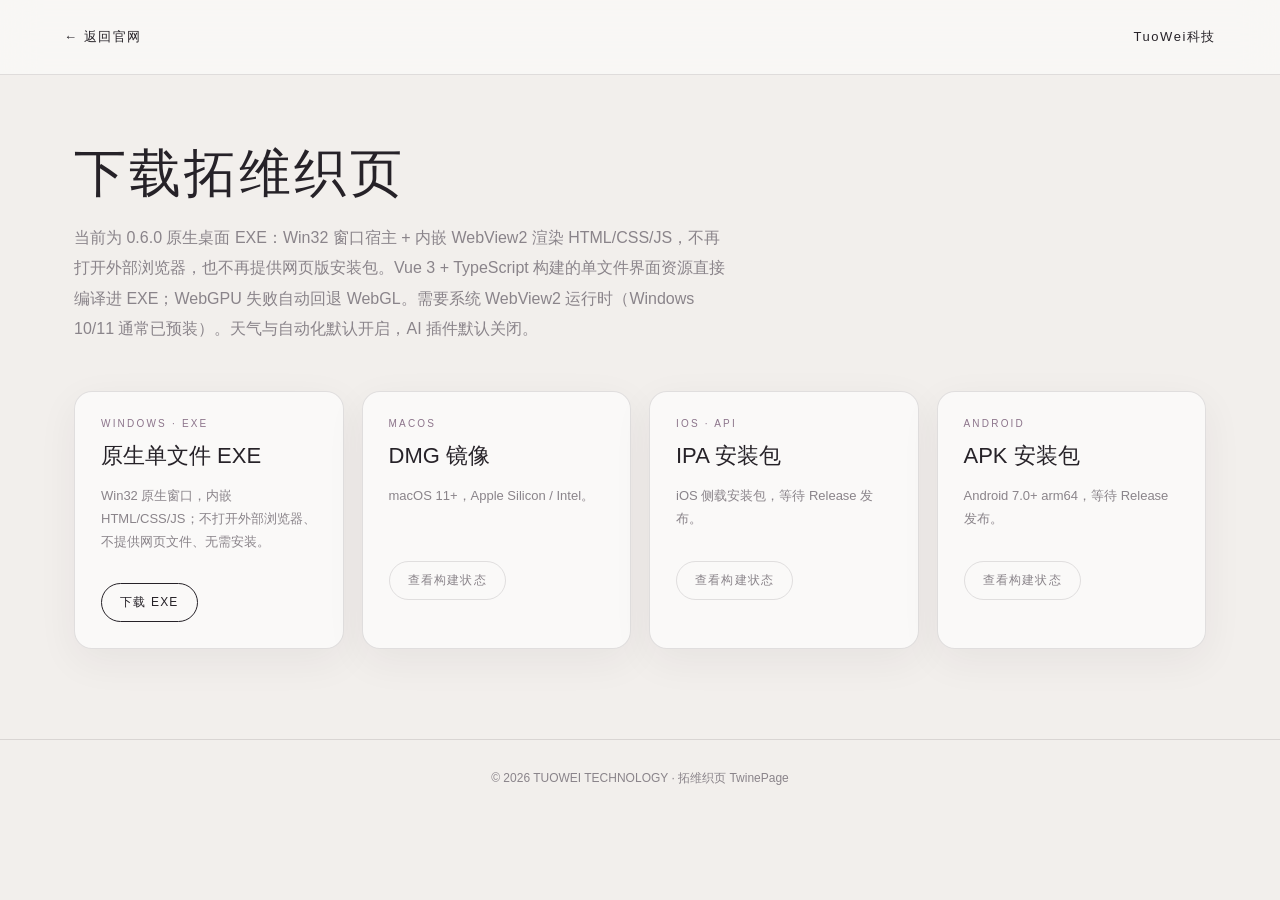
==== downloads/index.html @ ef4387b7 "feat: ship native single-file TwinePage EXE 0.6.0" ====
<!DOCTYPE html>
<html lang="zh-CN">
<head>
<meta charset="UTF-8" />
<meta name="viewport" content="width=device-width, initial-scale=1.0" />
<title>下载拓维织页 · TuoWei科技</title>
<style>
:root{--bg:#F2EFEC;--ink:#262228;--muted:#8A848A;--accent:#8C748B;--line:rgba(34,28,36,.12)}
*{box-sizing:border-box}
body{margin:0;font-family:'Inter','PingFang SC','Microsoft YaHei',sans-serif;background:var(--bg);color:var(--ink)}
header{padding:28px clamp(20px,5vw,80px);display:flex;align-items:center;justify-content:space-between;border-bottom:1px solid var(--line);background:rgba(250,248,246,.86);backdrop-filter:blur(18px)}
header a{color:var(--ink);text-decoration:none;font-size:13px;letter-spacing:.12em}
main{max-width:1180px;margin:0 auto;padding:64px 24px 90px}
h1{font-size:clamp(30px,5vw,52px);font-weight:400;letter-spacing:.06em;margin:0 0 14px}
p.lead{color:var(--muted);line-height:1.9;max-width:660px;margin:0 0 46px}
.grid{display:grid;grid-template-columns:repeat(auto-fit,minmax(250px,1fr));gap:18px}
.card{border:1px solid var(--line);border-radius:18px;padding:26px;background:rgba(255,255,255,.64);box-shadow:0 12px 40px rgba(52,40,56,.06)}
.card .tag{font-size:10px;letter-spacing:.22em;color:var(--accent)}
.card h2{font-size:22px;font-weight:500;margin:12px 0 10px}
.card p{font-size:13px;color:var(--muted);line-height:1.8;min-height:48px}
.btn{display:inline-flex;margin-top:16px;padding:10px 18px;border:1px solid var(--ink);border-radius:999px;color:var(--ink);text-decoration:none;font-size:12px;letter-spacing:.1em;transition:.25s}
.btn:hover{background:var(--ink);color:#fff}
.btn.wait{border-color:var(--line);color:var(--muted)}
footer{text-align:center;padding:30px;color:var(--muted);font-size:12px;border-top:1px solid var(--line)}
</style>
</head>
<body>
<header>
  <a href="../index.html">← 返回官网</a>
  <a href="../index.html">TuoWei科技</a>
</header>
<main>
  <h1>下载拓维织页</h1>
  <p class="lead">当前为 0.6.0 原生桌面 EXE：Win32 窗口宿主 + 内嵌 WebView2 渲染 HTML/CSS/JS，不再打开外部浏览器，也不再提供网页版安装包。Vue 3 + TypeScript 构建的单文件界面资源直接编译进 EXE；WebGPU 失败自动回退 WebGL。需要系统 WebView2 运行时（Windows 10/11 通常已预装）。天气与自动化默认开启，AI 插件默认关闭。</p>
  <div class="grid">
    <div class="card"><div class="tag">WINDOWS · EXE</div><h2>原生单文件 EXE</h2><p>Win32 原生窗口，内嵌 HTML/CSS/JS；不打开外部浏览器、不提供网页文件、无需安装。</p><a class="btn" href="TwinePage-0.6.0-Native-win64.exe" download>下载 EXE</a></div>
    <div class="card"><div class="tag">MACOS</div><h2>DMG 镜像</h2><p>macOS 11+，Apple Silicon / Intel。</p><a class="btn wait" href="https://github.com/yuhong-ji/yuhong-ji.github.io/actions">查看构建状态</a></div>
    <div class="card"><div class="tag">IOS · API</div><h2>IPA 安装包</h2><p>iOS 侧载安装包，等待 Release 发布。</p><a class="btn wait" href="https://github.com/yuhong-ji/yuhong-ji.github.io/actions">查看构建状态</a></div>
    <div class="card"><div class="tag">ANDROID</div><h2>APK 安装包</h2><p>Android 7.0+ arm64，等待 Release 发布。</p><a class="btn wait" href="https://github.com/yuhong-ji/yuhong-ji.github.io/actions">查看构建状态</a></div>
  </div>
</main>
<footer>© 2026 TUOWEI TECHNOLOGY · 拓维织页 TwinePage</footer>
</body>
</html>
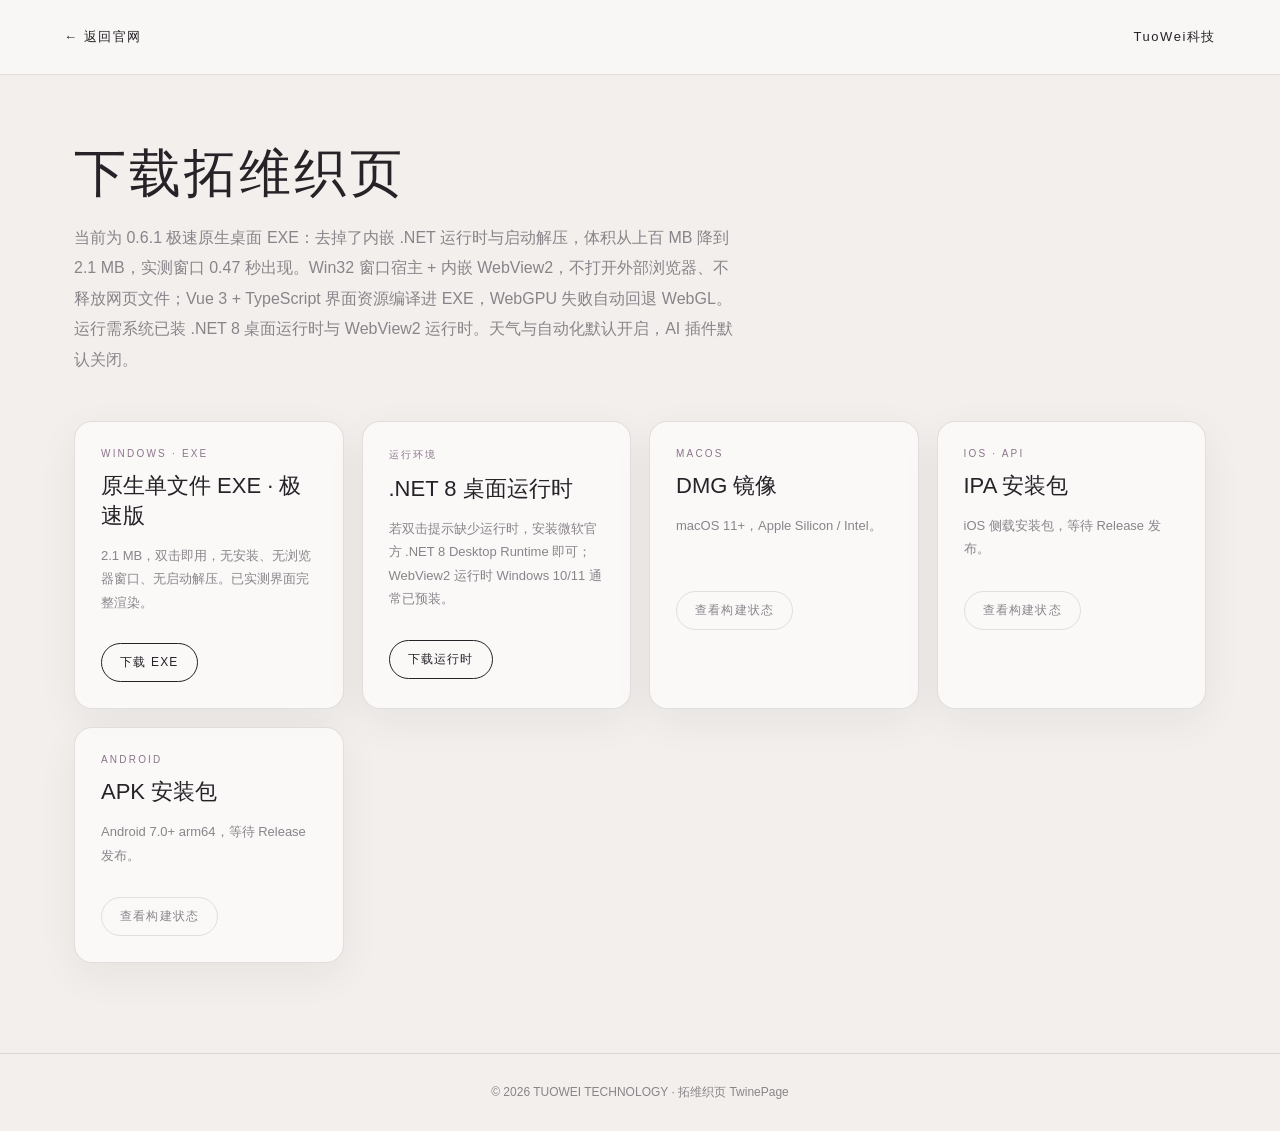
==== commit 2b22ce8a: "perf: ship 0.6.1 lean single-file EXE (2.1MB, 0.47s startup)" ====
--- a/downloads/index.html
+++ b/downloads/index.html
@@ -31,9 +31,10 @@
 </header>
 <main>
   <h1>下载拓维织页</h1>
-  <p class="lead">当前为 0.6.0 原生桌面 EXE：Win32 窗口宿主 + 内嵌 WebView2 渲染 HTML/CSS/JS，不再打开外部浏览器，也不再提供网页版安装包。Vue 3 + TypeScript 构建的单文件界面资源直接编译进 EXE；WebGPU 失败自动回退 WebGL。需要系统 WebView2 运行时（Windows 10/11 通常已预装）。天气与自动化默认开启，AI 插件默认关闭。</p>
+  <p class="lead">当前为 0.6.1 极速原生桌面 EXE：去掉了内嵌 .NET 运行时与启动解压，体积从上百 MB 降到 2.1 MB，实测窗口 0.47 秒出现。Win32 窗口宿主 + 内嵌 WebView2，不打开外部浏览器、不释放网页文件；Vue 3 + TypeScript 界面资源编译进 EXE，WebGPU 失败自动回退 WebGL。运行需系统已装 .NET 8 桌面运行时与 WebView2 运行时。天气与自动化默认开启，AI 插件默认关闭。</p>
   <div class="grid">
-    <div class="card"><div class="tag">WINDOWS · EXE</div><h2>原生单文件 EXE</h2><p>Win32 原生窗口，内嵌 HTML/CSS/JS；不打开外部浏览器、不提供网页文件、无需安装。</p><a class="btn" href="TwinePage-0.6.0-Native-win64.exe" download>下载 EXE</a></div>
+    <div class="card"><div class="tag">WINDOWS · EXE</div><h2>原生单文件 EXE · 极速版</h2><p>2.1 MB，双击即用，无安装、无浏览器窗口、无启动解压。已实测界面完整渲染。</p><a class="btn" href="TwinePage-0.6.1-Native-win64.exe" download>下载 EXE</a></div>
+    <div class="card"><div class="tag">运行环境</div><h2>.NET 8 桌面运行时</h2><p>若双击提示缺少运行时，安装微软官方 .NET 8 Desktop Runtime 即可；WebView2 运行时 Windows 10/11 通常已预装。</p><a class="btn" href="https://dotnet.microsoft.com/download/dotnet/8.0/runtime" target="_blank" rel="noopener">下载运行时</a></div>
     <div class="card"><div class="tag">MACOS</div><h2>DMG 镜像</h2><p>macOS 11+，Apple Silicon / Intel。</p><a class="btn wait" href="https://github.com/yuhong-ji/yuhong-ji.github.io/actions">查看构建状态</a></div>
     <div class="card"><div class="tag">IOS · API</div><h2>IPA 安装包</h2><p>iOS 侧载安装包，等待 Release 发布。</p><a class="btn wait" href="https://github.com/yuhong-ji/yuhong-ji.github.io/actions">查看构建状态</a></div>
     <div class="card"><div class="tag">ANDROID</div><h2>APK 安装包</h2><p>Android 7.0+ arm64，等待 Release 发布。</p><a class="btn wait" href="https://github.com/yuhong-ji/yuhong-ji.github.io/actions">查看构建状态</a></div>
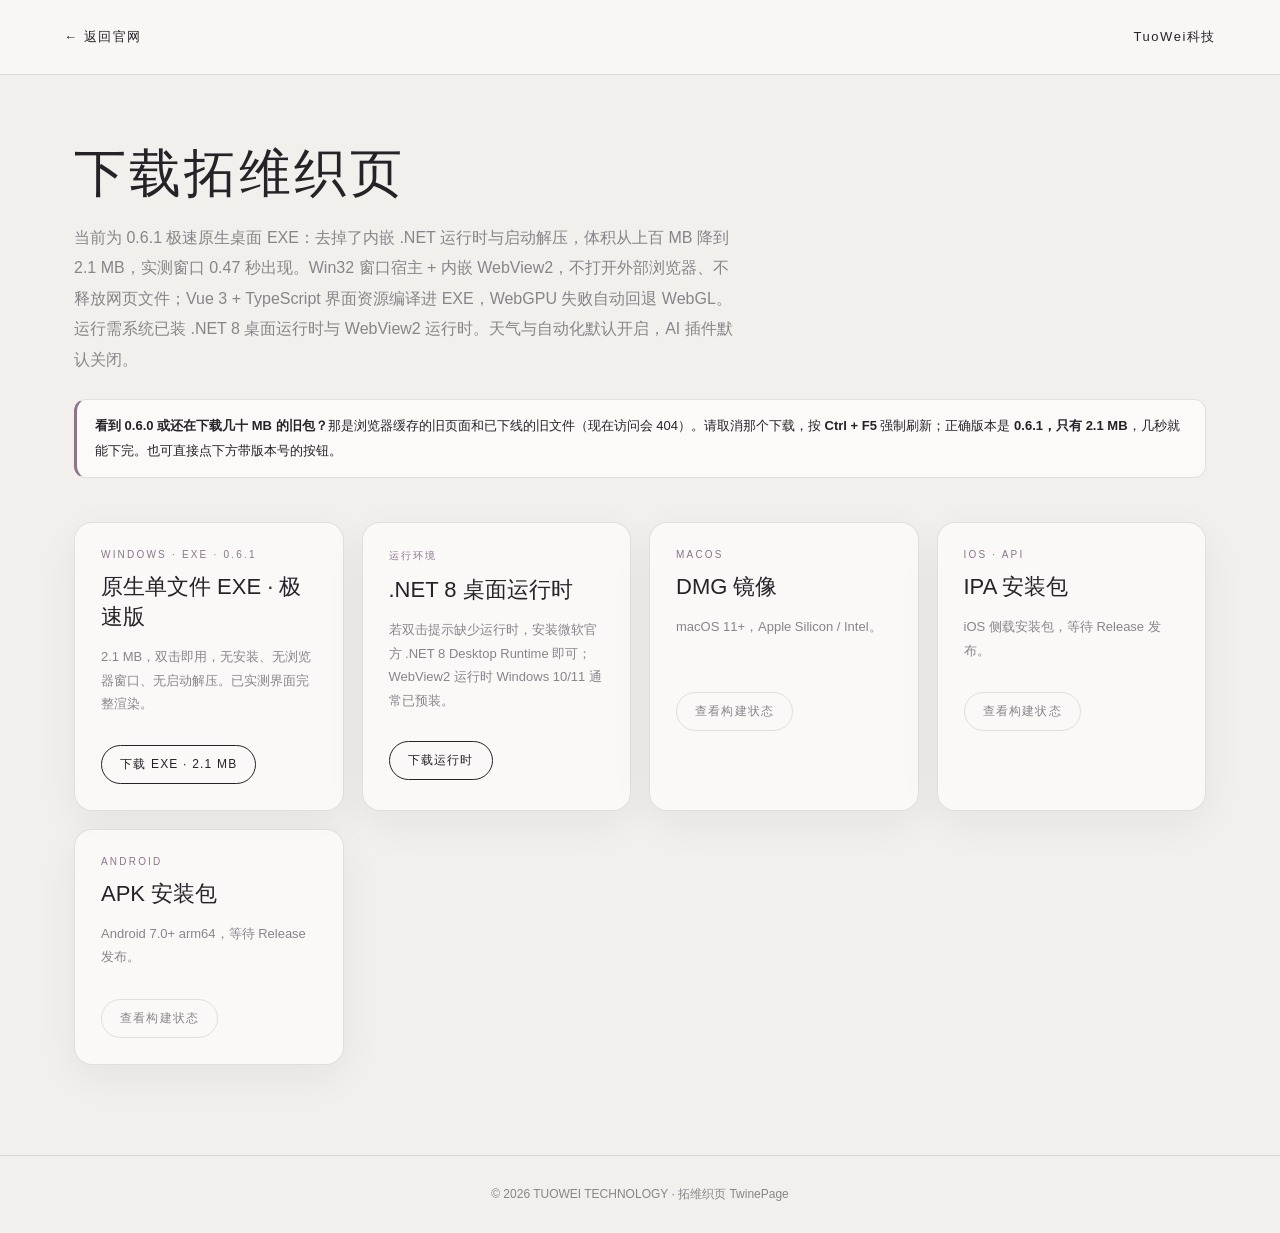
==== commit b54d8255: "fix: bust stale 0.6.0 cache on downloads page" ====
--- a/downloads/index.html
+++ b/downloads/index.html
@@ -3,7 +3,11 @@
 <head>
 <meta charset="UTF-8" />
 <meta name="viewport" content="width=device-width, initial-scale=1.0" />
-<title>下载拓维织页 · TuoWei科技</title>
+<meta http-equiv="Cache-Control" content="no-cache, no-store, must-revalidate" />
+<meta http-equiv="Pragma" content="no-cache" />
+<meta http-equiv="Expires" content="0" />
+<meta name="version" content="0.6.1" />
+<title>下载拓维织页 0.6.1 · TuoWei科技</title>
 <style>
 :root{--bg:#F2EFEC;--ink:#262228;--muted:#8A848A;--accent:#8C748B;--line:rgba(34,28,36,.12)}
 *{box-sizing:border-box}
@@ -21,6 +25,8 @@
 .btn{display:inline-flex;margin-top:16px;padding:10px 18px;border:1px solid var(--ink);border-radius:999px;color:var(--ink);text-decoration:none;font-size:12px;letter-spacing:.1em;transition:.25s}
 .btn:hover{background:var(--ink);color:#fff}
 .btn.wait{border-color:var(--line);color:var(--muted)}
+.notice{margin:-22px 0 44px;padding:14px 18px;border:1px solid var(--line);border-left:3px solid var(--accent);border-radius:12px;background:rgba(255,255,255,.7);font-size:13px;line-height:1.9;color:var(--ink)}
+.notice strong{font-weight:600}
 footer{text-align:center;padding:30px;color:var(--muted);font-size:12px;border-top:1px solid var(--line)}
 </style>
 </head>
@@ -32,8 +38,9 @@
 <main>
   <h1>下载拓维织页</h1>
   <p class="lead">当前为 0.6.1 极速原生桌面 EXE：去掉了内嵌 .NET 运行时与启动解压，体积从上百 MB 降到 2.1 MB，实测窗口 0.47 秒出现。Win32 窗口宿主 + 内嵌 WebView2，不打开外部浏览器、不释放网页文件；Vue 3 + TypeScript 界面资源编译进 EXE，WebGPU 失败自动回退 WebGL。运行需系统已装 .NET 8 桌面运行时与 WebView2 运行时。天气与自动化默认开启，AI 插件默认关闭。</p>
+  <div class="notice"><strong>看到 0.6.0 或还在下载几十 MB 的旧包？</strong>那是浏览器缓存的旧页面和已下线的旧文件（现在访问会 404）。请取消那个下载，按 <strong>Ctrl + F5</strong> 强制刷新；正确版本是 <strong>0.6.1，只有 2.1 MB</strong>，几秒就能下完。也可直接点下方带版本号的按钮。</div>
   <div class="grid">
-    <div class="card"><div class="tag">WINDOWS · EXE</div><h2>原生单文件 EXE · 极速版</h2><p>2.1 MB，双击即用，无安装、无浏览器窗口、无启动解压。已实测界面完整渲染。</p><a class="btn" href="TwinePage-0.6.1-Native-win64.exe" download>下载 EXE</a></div>
+    <div class="card"><div class="tag">WINDOWS · EXE · 0.6.1</div><h2>原生单文件 EXE · 极速版</h2><p>2.1 MB，双击即用，无安装、无浏览器窗口、无启动解压。已实测界面完整渲染。</p><a class="btn" href="TwinePage-0.6.1-Native-win64.exe?v=0.6.1" download="TwinePage-0.6.1-Native-win64.exe">下载 EXE · 2.1 MB</a></div>
     <div class="card"><div class="tag">运行环境</div><h2>.NET 8 桌面运行时</h2><p>若双击提示缺少运行时，安装微软官方 .NET 8 Desktop Runtime 即可；WebView2 运行时 Windows 10/11 通常已预装。</p><a class="btn" href="https://dotnet.microsoft.com/download/dotnet/8.0/runtime" target="_blank" rel="noopener">下载运行时</a></div>
     <div class="card"><div class="tag">MACOS</div><h2>DMG 镜像</h2><p>macOS 11+，Apple Silicon / Intel。</p><a class="btn wait" href="https://github.com/yuhong-ji/yuhong-ji.github.io/actions">查看构建状态</a></div>
     <div class="card"><div class="tag">IOS · API</div><h2>IPA 安装包</h2><p>iOS 侧载安装包，等待 Release 发布。</p><a class="btn wait" href="https://github.com/yuhong-ji/yuhong-ji.github.io/actions">查看构建状态</a></div>
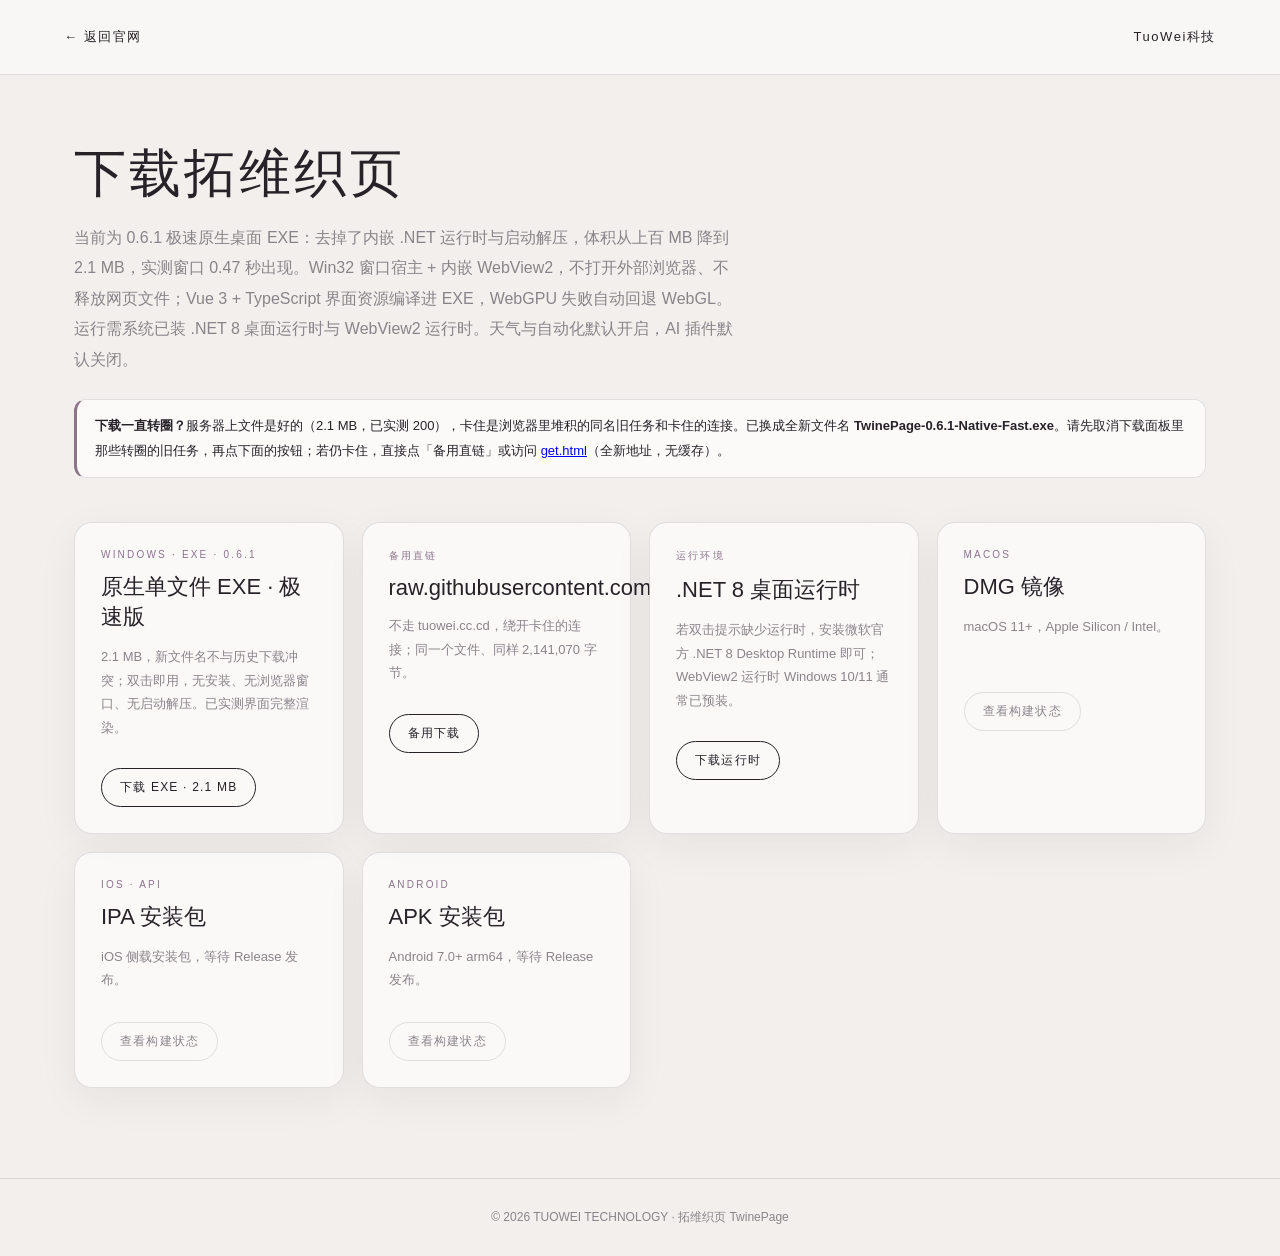
==== commit 14ac3a09: "fix: unblock stuck downloads with fresh filename, raw fallback, get.html" ====
--- a/downloads/index.html
+++ b/downloads/index.html
@@ -38,9 +38,10 @@
 <main>
   <h1>下载拓维织页</h1>
   <p class="lead">当前为 0.6.1 极速原生桌面 EXE：去掉了内嵌 .NET 运行时与启动解压，体积从上百 MB 降到 2.1 MB，实测窗口 0.47 秒出现。Win32 窗口宿主 + 内嵌 WebView2，不打开外部浏览器、不释放网页文件；Vue 3 + TypeScript 界面资源编译进 EXE，WebGPU 失败自动回退 WebGL。运行需系统已装 .NET 8 桌面运行时与 WebView2 运行时。天气与自动化默认开启，AI 插件默认关闭。</p>
-  <div class="notice"><strong>看到 0.6.0 或还在下载几十 MB 的旧包？</strong>那是浏览器缓存的旧页面和已下线的旧文件（现在访问会 404）。请取消那个下载，按 <strong>Ctrl + F5</strong> 强制刷新；正确版本是 <strong>0.6.1，只有 2.1 MB</strong>，几秒就能下完。也可直接点下方带版本号的按钮。</div>
+  <div class="notice"><strong>下载一直转圈？</strong>服务器上文件是好的（2.1 MB，已实测 200），卡住是浏览器里堆积的同名旧任务和卡住的连接。已换成全新文件名 <strong>TwinePage-0.6.1-Native-Fast.exe</strong>。请先取消下载面板里那些转圈的旧任务，再点下面的按钮；若仍卡住，直接点「备用直链」或访问 <a href="get.html">get.html</a>（全新地址，无缓存）。</div>
   <div class="grid">
-    <div class="card"><div class="tag">WINDOWS · EXE · 0.6.1</div><h2>原生单文件 EXE · 极速版</h2><p>2.1 MB，双击即用，无安装、无浏览器窗口、无启动解压。已实测界面完整渲染。</p><a class="btn" href="TwinePage-0.6.1-Native-win64.exe?v=0.6.1" download="TwinePage-0.6.1-Native-win64.exe">下载 EXE · 2.1 MB</a></div>
+    <div class="card"><div class="tag">WINDOWS · EXE · 0.6.1</div><h2>原生单文件 EXE · 极速版</h2><p>2.1 MB，新文件名不与历史下载冲突；双击即用，无安装、无浏览器窗口、无启动解压。已实测界面完整渲染。</p><a class="btn" href="TwinePage-0.6.1-Native-Fast.exe" download="TwinePage-0.6.1-Native-Fast.exe">下载 EXE · 2.1 MB</a></div>
+    <div class="card"><div class="tag">备用直链</div><h2>raw.githubusercontent.com</h2><p>不走 tuowei.cc.cd，绕开卡住的连接；同一个文件、同样 2,141,070 字节。</p><a class="btn" href="https://raw.githubusercontent.com/yuhong-ji/yuhong-ji.github.io/main/downloads/TwinePage-0.6.1-Native-Fast.exe" target="_blank" rel="noopener">备用下载</a></div>
     <div class="card"><div class="tag">运行环境</div><h2>.NET 8 桌面运行时</h2><p>若双击提示缺少运行时，安装微软官方 .NET 8 Desktop Runtime 即可；WebView2 运行时 Windows 10/11 通常已预装。</p><a class="btn" href="https://dotnet.microsoft.com/download/dotnet/8.0/runtime" target="_blank" rel="noopener">下载运行时</a></div>
     <div class="card"><div class="tag">MACOS</div><h2>DMG 镜像</h2><p>macOS 11+，Apple Silicon / Intel。</p><a class="btn wait" href="https://github.com/yuhong-ji/yuhong-ji.github.io/actions">查看构建状态</a></div>
     <div class="card"><div class="tag">IOS · API</div><h2>IPA 安装包</h2><p>iOS 侧载安装包，等待 Release 发布。</p><a class="btn wait" href="https://github.com/yuhong-ji/yuhong-ji.github.io/actions">查看构建状态</a></div>
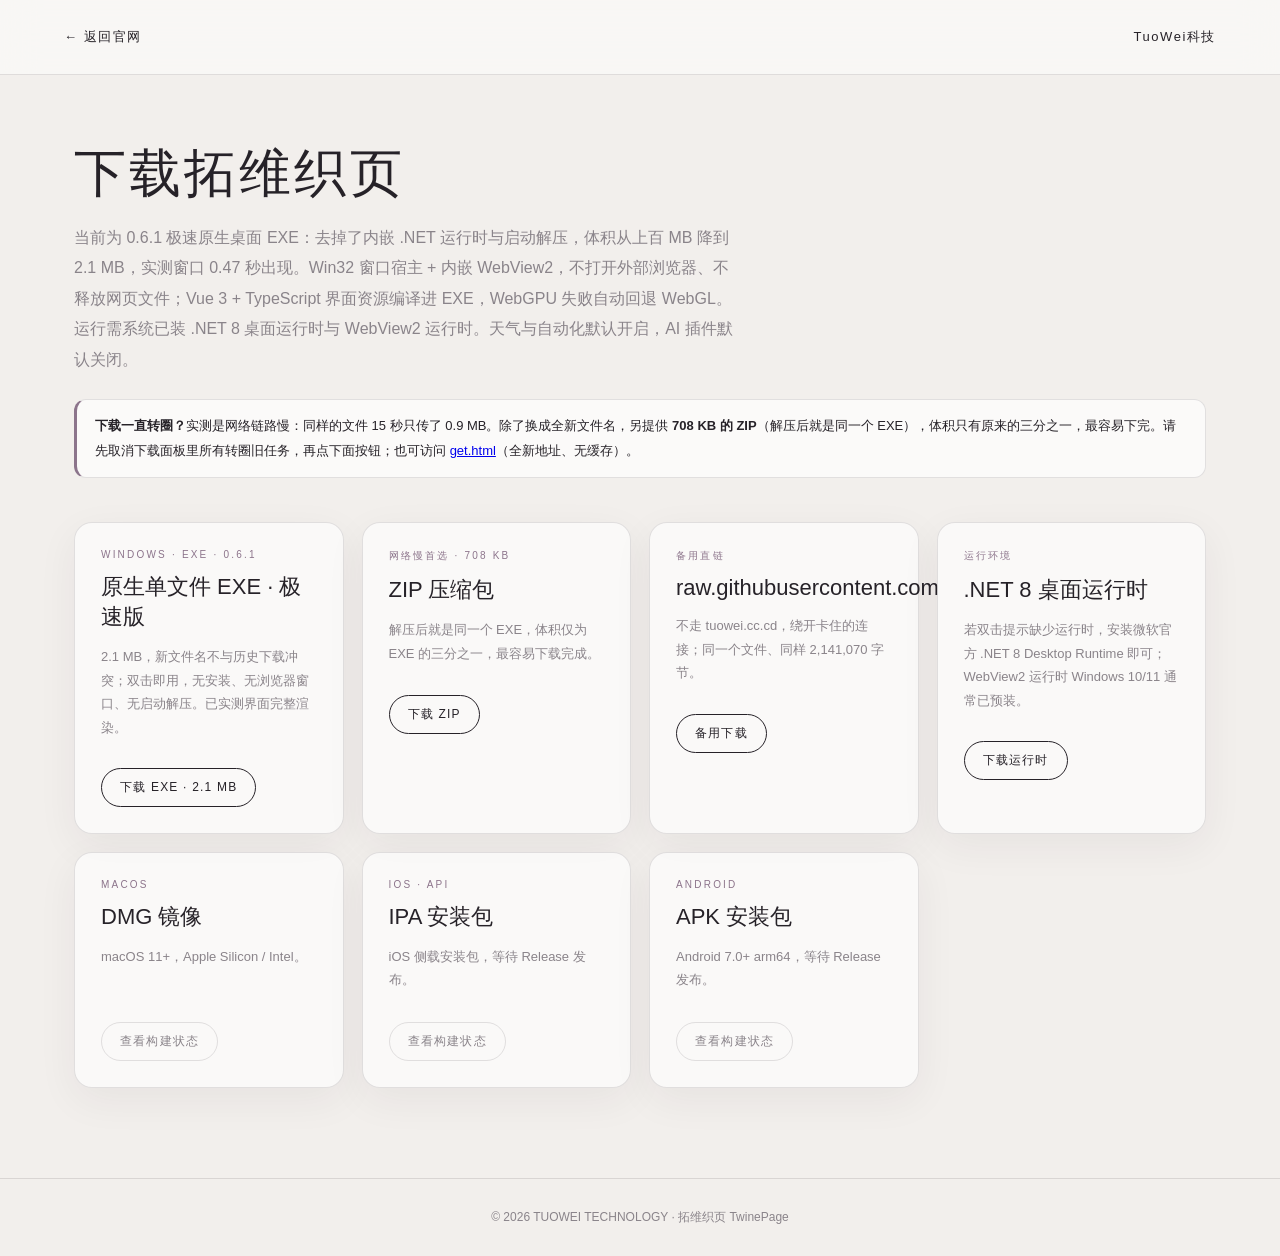
==== commit a5e75cb0: "fix: add 708KB zip fallback for slow/hanging downloads" ====
--- a/downloads/index.html
+++ b/downloads/index.html
@@ -38,9 +38,10 @@
 <main>
   <h1>下载拓维织页</h1>
   <p class="lead">当前为 0.6.1 极速原生桌面 EXE：去掉了内嵌 .NET 运行时与启动解压，体积从上百 MB 降到 2.1 MB，实测窗口 0.47 秒出现。Win32 窗口宿主 + 内嵌 WebView2，不打开外部浏览器、不释放网页文件；Vue 3 + TypeScript 界面资源编译进 EXE，WebGPU 失败自动回退 WebGL。运行需系统已装 .NET 8 桌面运行时与 WebView2 运行时。天气与自动化默认开启，AI 插件默认关闭。</p>
-  <div class="notice"><strong>下载一直转圈？</strong>服务器上文件是好的（2.1 MB，已实测 200），卡住是浏览器里堆积的同名旧任务和卡住的连接。已换成全新文件名 <strong>TwinePage-0.6.1-Native-Fast.exe</strong>。请先取消下载面板里那些转圈的旧任务，再点下面的按钮；若仍卡住，直接点「备用直链」或访问 <a href="get.html">get.html</a>（全新地址，无缓存）。</div>
+  <div class="notice"><strong>下载一直转圈？</strong>实测是网络链路慢：同样的文件 15 秒只传了 0.9 MB。除了换成全新文件名，另提供 <strong>708 KB 的 ZIP</strong>（解压后就是同一个 EXE），体积只有原来的三分之一，最容易下完。请先取消下载面板里所有转圈旧任务，再点下面按钮；也可访问 <a href="get.html">get.html</a>（全新地址、无缓存）。</div>
   <div class="grid">
     <div class="card"><div class="tag">WINDOWS · EXE · 0.6.1</div><h2>原生单文件 EXE · 极速版</h2><p>2.1 MB，新文件名不与历史下载冲突；双击即用，无安装、无浏览器窗口、无启动解压。已实测界面完整渲染。</p><a class="btn" href="TwinePage-0.6.1-Native-Fast.exe" download="TwinePage-0.6.1-Native-Fast.exe">下载 EXE · 2.1 MB</a></div>
+    <div class="card"><div class="tag">网络慢首选 · 708 KB</div><h2>ZIP 压缩包</h2><p>解压后就是同一个 EXE，体积仅为 EXE 的三分之一，最容易下载完成。</p><a class="btn" href="TwinePage-0.6.1-Native-Fast.zip" download="TwinePage-0.6.1-Native-Fast.zip">下载 ZIP</a></div>
     <div class="card"><div class="tag">备用直链</div><h2>raw.githubusercontent.com</h2><p>不走 tuowei.cc.cd，绕开卡住的连接；同一个文件、同样 2,141,070 字节。</p><a class="btn" href="https://raw.githubusercontent.com/yuhong-ji/yuhong-ji.github.io/main/downloads/TwinePage-0.6.1-Native-Fast.exe" target="_blank" rel="noopener">备用下载</a></div>
     <div class="card"><div class="tag">运行环境</div><h2>.NET 8 桌面运行时</h2><p>若双击提示缺少运行时，安装微软官方 .NET 8 Desktop Runtime 即可；WebView2 运行时 Windows 10/11 通常已预装。</p><a class="btn" href="https://dotnet.microsoft.com/download/dotnet/8.0/runtime" target="_blank" rel="noopener">下载运行时</a></div>
     <div class="card"><div class="tag">MACOS</div><h2>DMG 镜像</h2><p>macOS 11+，Apple Silicon / Intel。</p><a class="btn wait" href="https://github.com/yuhong-ji/yuhong-ji.github.io/actions">查看构建状态</a></div>
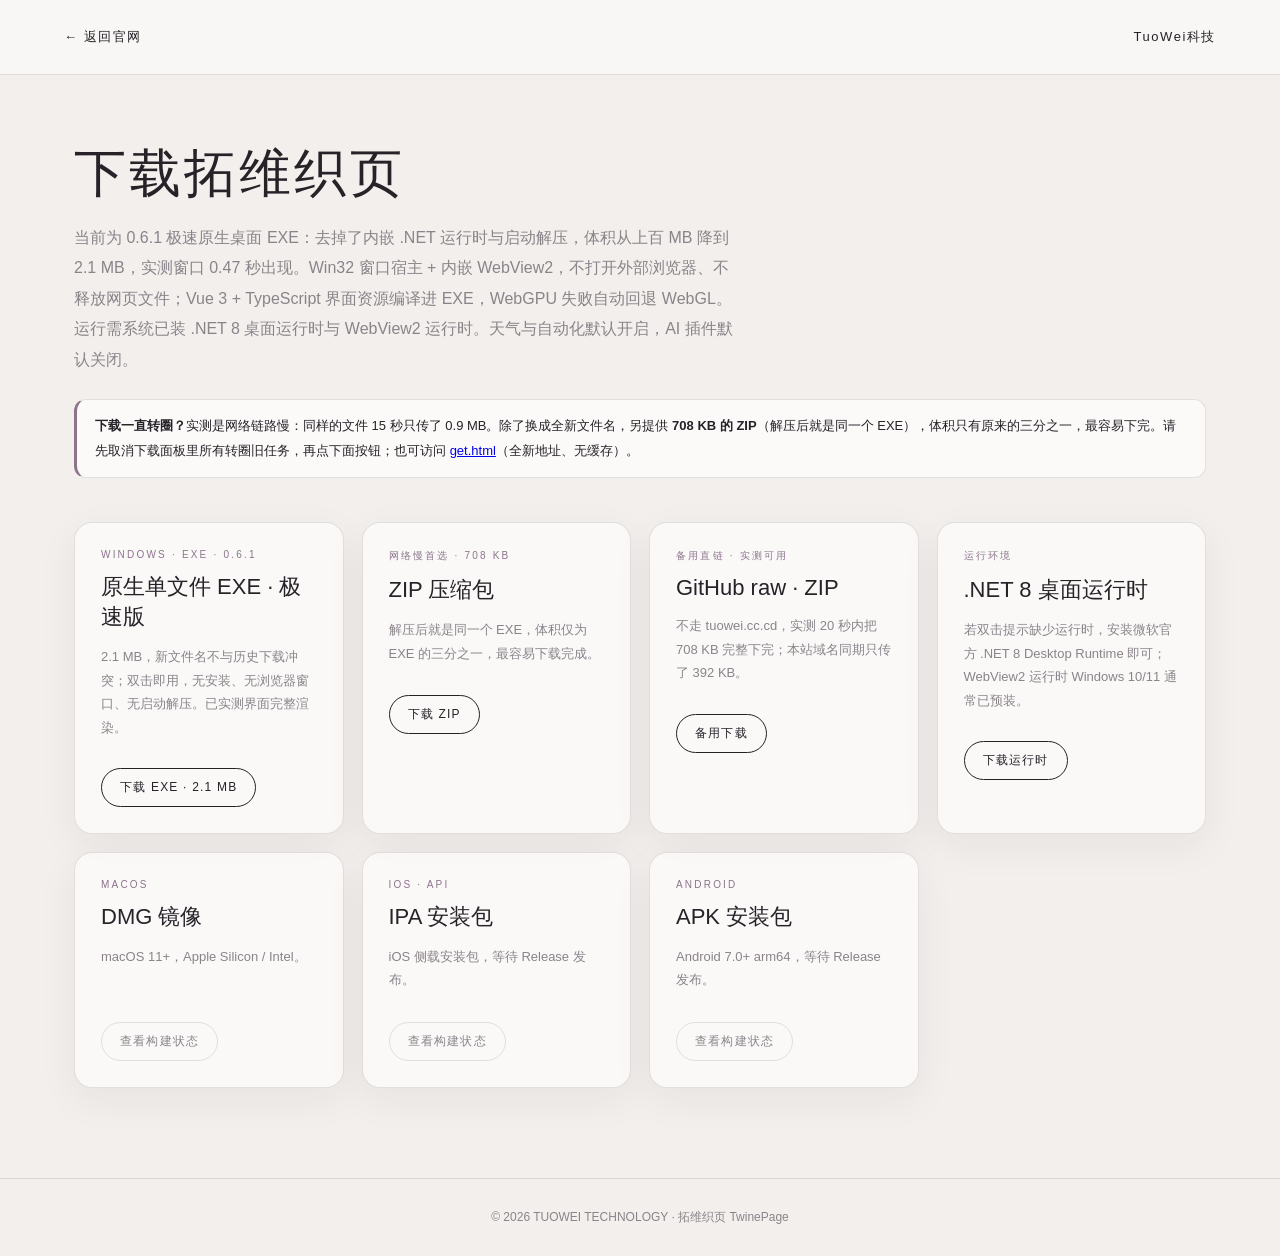
==== commit 99ee89a8: "fix: promote verified GitHub raw zip as primary download" ====
--- a/downloads/index.html
+++ b/downloads/index.html
@@ -42,7 +42,7 @@
   <div class="grid">
     <div class="card"><div class="tag">WINDOWS · EXE · 0.6.1</div><h2>原生单文件 EXE · 极速版</h2><p>2.1 MB，新文件名不与历史下载冲突；双击即用，无安装、无浏览器窗口、无启动解压。已实测界面完整渲染。</p><a class="btn" href="TwinePage-0.6.1-Native-Fast.exe" download="TwinePage-0.6.1-Native-Fast.exe">下载 EXE · 2.1 MB</a></div>
     <div class="card"><div class="tag">网络慢首选 · 708 KB</div><h2>ZIP 压缩包</h2><p>解压后就是同一个 EXE，体积仅为 EXE 的三分之一，最容易下载完成。</p><a class="btn" href="TwinePage-0.6.1-Native-Fast.zip" download="TwinePage-0.6.1-Native-Fast.zip">下载 ZIP</a></div>
-    <div class="card"><div class="tag">备用直链</div><h2>raw.githubusercontent.com</h2><p>不走 tuowei.cc.cd，绕开卡住的连接；同一个文件、同样 2,141,070 字节。</p><a class="btn" href="https://raw.githubusercontent.com/yuhong-ji/yuhong-ji.github.io/main/downloads/TwinePage-0.6.1-Native-Fast.exe" target="_blank" rel="noopener">备用下载</a></div>
+    <div class="card"><div class="tag">备用直链 · 实测可用</div><h2>GitHub raw · ZIP</h2><p>不走 tuowei.cc.cd，实测 20 秒内把 708 KB 完整下完；本站域名同期只传了 392 KB。</p><a class="btn" href="https://raw.githubusercontent.com/yuhong-ji/yuhong-ji.github.io/main/downloads/TwinePage-0.6.1-Native-Fast.zip" target="_blank" rel="noopener">备用下载</a></div>
     <div class="card"><div class="tag">运行环境</div><h2>.NET 8 桌面运行时</h2><p>若双击提示缺少运行时，安装微软官方 .NET 8 Desktop Runtime 即可；WebView2 运行时 Windows 10/11 通常已预装。</p><a class="btn" href="https://dotnet.microsoft.com/download/dotnet/8.0/runtime" target="_blank" rel="noopener">下载运行时</a></div>
     <div class="card"><div class="tag">MACOS</div><h2>DMG 镜像</h2><p>macOS 11+，Apple Silicon / Intel。</p><a class="btn wait" href="https://github.com/yuhong-ji/yuhong-ji.github.io/actions">查看构建状态</a></div>
     <div class="card"><div class="tag">IOS · API</div><h2>IPA 安装包</h2><p>iOS 侧载安装包，等待 Release 发布。</p><a class="btn wait" href="https://github.com/yuhong-ji/yuhong-ji.github.io/actions">查看构建状态</a></div>
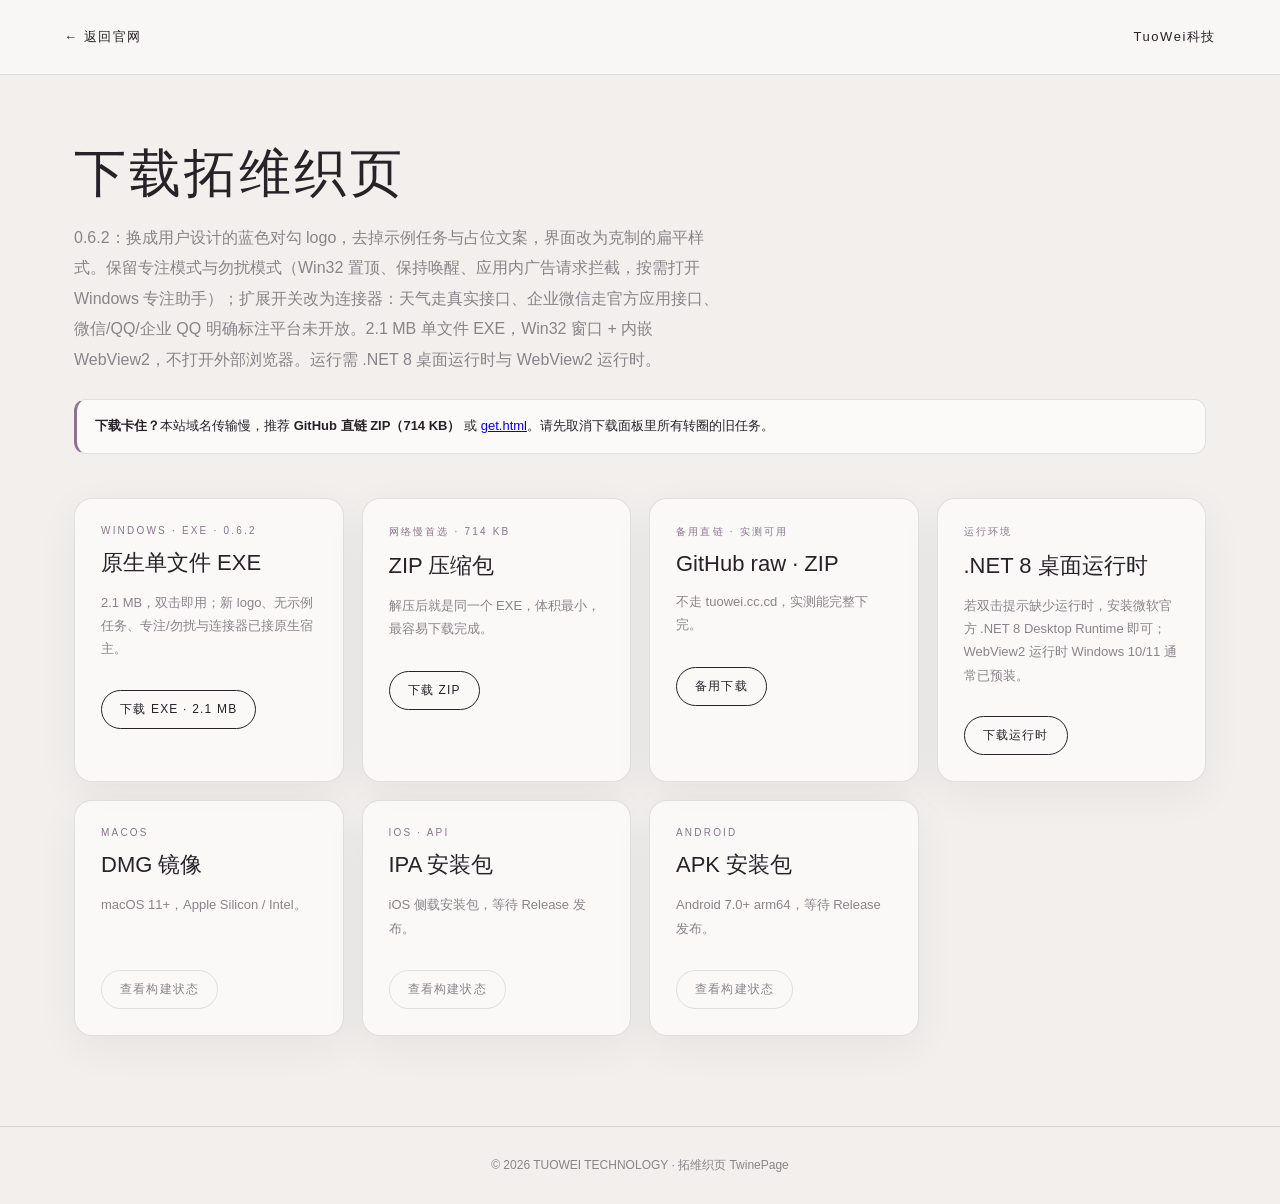
==== commit a3925c6a: "feat: 0.6.2 redesign with user logo, focus/DND, real connectors" ====
--- a/downloads/index.html
+++ b/downloads/index.html
@@ -37,12 +37,12 @@
 </header>
 <main>
   <h1>下载拓维织页</h1>
-  <p class="lead">当前为 0.6.1 极速原生桌面 EXE：去掉了内嵌 .NET 运行时与启动解压，体积从上百 MB 降到 2.1 MB，实测窗口 0.47 秒出现。Win32 窗口宿主 + 内嵌 WebView2，不打开外部浏览器、不释放网页文件；Vue 3 + TypeScript 界面资源编译进 EXE，WebGPU 失败自动回退 WebGL。运行需系统已装 .NET 8 桌面运行时与 WebView2 运行时。天气与自动化默认开启，AI 插件默认关闭。</p>
-  <div class="notice"><strong>下载一直转圈？</strong>实测是网络链路慢：同样的文件 15 秒只传了 0.9 MB。除了换成全新文件名，另提供 <strong>708 KB 的 ZIP</strong>（解压后就是同一个 EXE），体积只有原来的三分之一，最容易下完。请先取消下载面板里所有转圈旧任务，再点下面按钮；也可访问 <a href="get.html">get.html</a>（全新地址、无缓存）。</div>
+  <p class="lead">0.6.2：换成用户设计的蓝色对勾 logo，去掉示例任务与占位文案，界面改为克制的扁平样式。保留专注模式与勿扰模式（Win32 置顶、保持唤醒、应用内广告请求拦截，按需打开 Windows 专注助手）；扩展开关改为连接器：天气走真实接口、企业微信走官方应用接口、微信/QQ/企业 QQ 明确标注平台未开放。2.1 MB 单文件 EXE，Win32 窗口 + 内嵌 WebView2，不打开外部浏览器。运行需 .NET 8 桌面运行时与 WebView2 运行时。</p>
+  <div class="notice"><strong>下载卡住？</strong>本站域名传输慢，推荐 <strong>GitHub 直链 ZIP（714 KB）</strong> 或 <a href="get.html">get.html</a>。请先取消下载面板里所有转圈的旧任务。</div>
   <div class="grid">
-    <div class="card"><div class="tag">WINDOWS · EXE · 0.6.1</div><h2>原生单文件 EXE · 极速版</h2><p>2.1 MB，新文件名不与历史下载冲突；双击即用，无安装、无浏览器窗口、无启动解压。已实测界面完整渲染。</p><a class="btn" href="TwinePage-0.6.1-Native-Fast.exe" download="TwinePage-0.6.1-Native-Fast.exe">下载 EXE · 2.1 MB</a></div>
-    <div class="card"><div class="tag">网络慢首选 · 708 KB</div><h2>ZIP 压缩包</h2><p>解压后就是同一个 EXE，体积仅为 EXE 的三分之一，最容易下载完成。</p><a class="btn" href="TwinePage-0.6.1-Native-Fast.zip" download="TwinePage-0.6.1-Native-Fast.zip">下载 ZIP</a></div>
-    <div class="card"><div class="tag">备用直链 · 实测可用</div><h2>GitHub raw · ZIP</h2><p>不走 tuowei.cc.cd，实测 20 秒内把 708 KB 完整下完；本站域名同期只传了 392 KB。</p><a class="btn" href="https://raw.githubusercontent.com/yuhong-ji/yuhong-ji.github.io/main/downloads/TwinePage-0.6.1-Native-Fast.zip" target="_blank" rel="noopener">备用下载</a></div>
+    <div class="card"><div class="tag">WINDOWS · EXE · 0.6.2</div><h2>原生单文件 EXE</h2><p>2.1 MB，双击即用；新 logo、无示例任务、专注/勿扰与连接器已接原生宿主。</p><a class="btn" href="TwinePage-0.6.2.exe" download="TwinePage-0.6.2.exe">下载 EXE · 2.1 MB</a></div>
+    <div class="card"><div class="tag">网络慢首选 · 714 KB</div><h2>ZIP 压缩包</h2><p>解压后就是同一个 EXE，体积最小，最容易下载完成。</p><a class="btn" href="TwinePage-0.6.2.zip" download="TwinePage-0.6.2.zip">下载 ZIP</a></div>
+    <div class="card"><div class="tag">备用直链 · 实测可用</div><h2>GitHub raw · ZIP</h2><p>不走 tuowei.cc.cd，实测能完整下完。</p><a class="btn" href="https://raw.githubusercontent.com/yuhong-ji/yuhong-ji.github.io/main/downloads/TwinePage-0.6.2.zip" target="_blank" rel="noopener">备用下载</a></div>
     <div class="card"><div class="tag">运行环境</div><h2>.NET 8 桌面运行时</h2><p>若双击提示缺少运行时，安装微软官方 .NET 8 Desktop Runtime 即可；WebView2 运行时 Windows 10/11 通常已预装。</p><a class="btn" href="https://dotnet.microsoft.com/download/dotnet/8.0/runtime" target="_blank" rel="noopener">下载运行时</a></div>
     <div class="card"><div class="tag">MACOS</div><h2>DMG 镜像</h2><p>macOS 11+，Apple Silicon / Intel。</p><a class="btn wait" href="https://github.com/yuhong-ji/yuhong-ji.github.io/actions">查看构建状态</a></div>
     <div class="card"><div class="tag">IOS · API</div><h2>IPA 安装包</h2><p>iOS 侧载安装包，等待 Release 发布。</p><a class="btn wait" href="https://github.com/yuhong-ji/yuhong-ji.github.io/actions">查看构建状态</a></div>
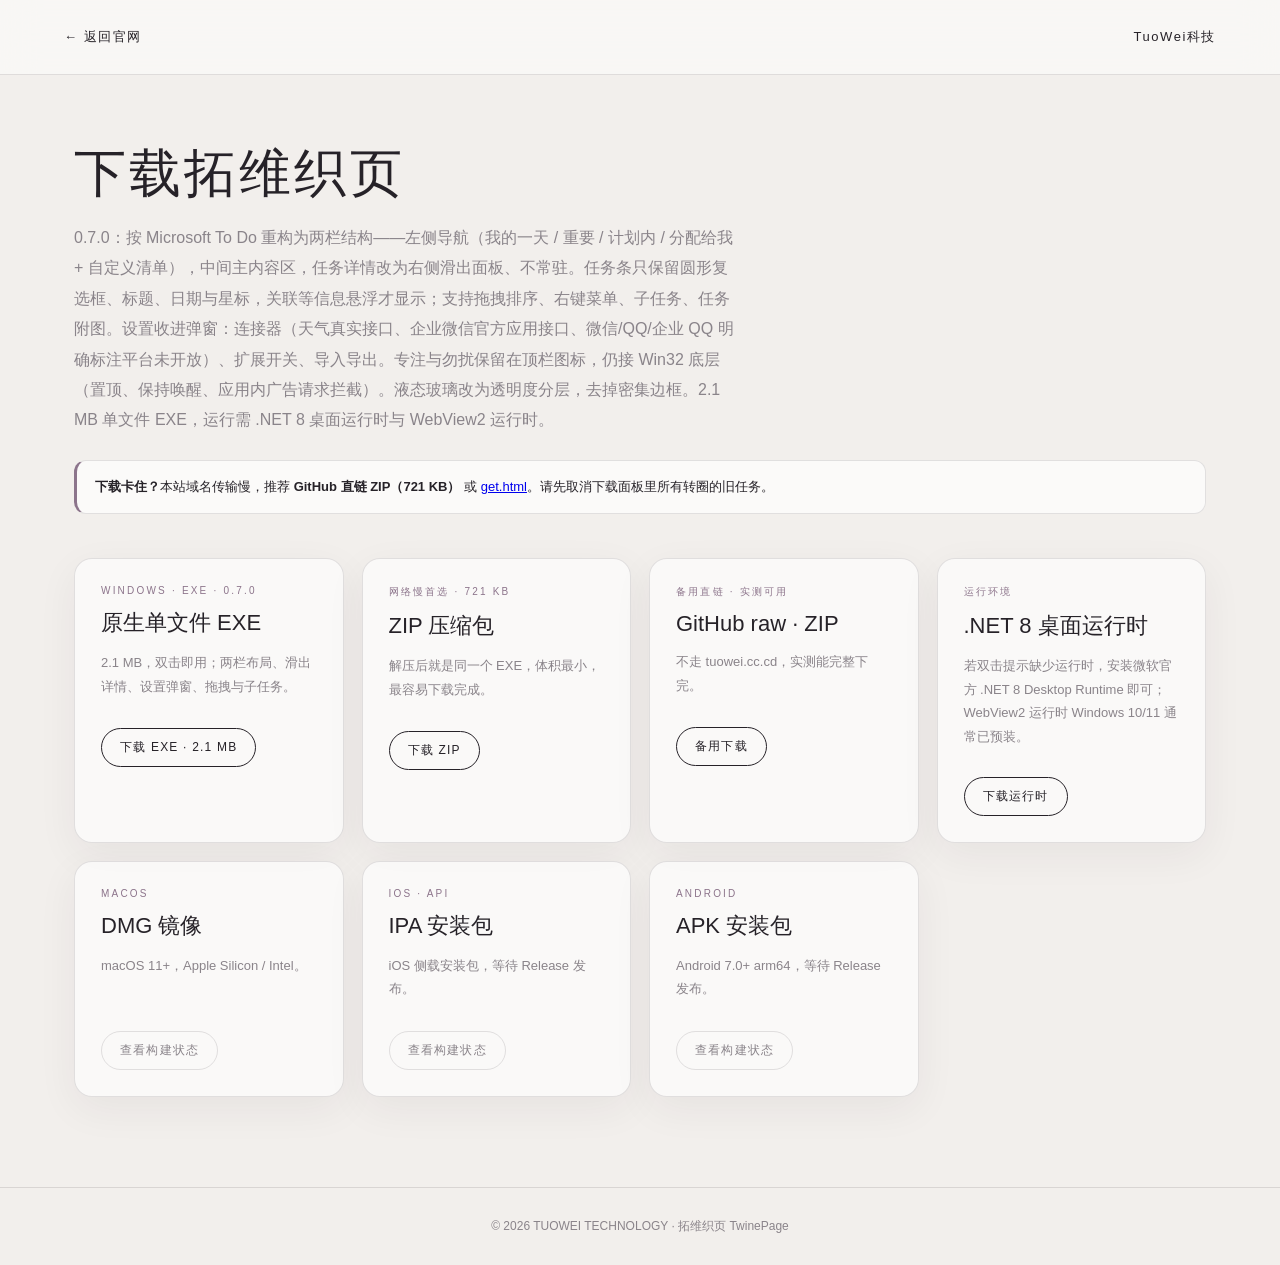
==== commit 40745aff: "feat: 0.7.0 To Do style two-column redesign" ====
--- a/downloads/index.html
+++ b/downloads/index.html
@@ -37,12 +37,12 @@
 </header>
 <main>
   <h1>下载拓维织页</h1>
-  <p class="lead">0.6.2：换成用户设计的蓝色对勾 logo，去掉示例任务与占位文案，界面改为克制的扁平样式。保留专注模式与勿扰模式（Win32 置顶、保持唤醒、应用内广告请求拦截，按需打开 Windows 专注助手）；扩展开关改为连接器：天气走真实接口、企业微信走官方应用接口、微信/QQ/企业 QQ 明确标注平台未开放。2.1 MB 单文件 EXE，Win32 窗口 + 内嵌 WebView2，不打开外部浏览器。运行需 .NET 8 桌面运行时与 WebView2 运行时。</p>
-  <div class="notice"><strong>下载卡住？</strong>本站域名传输慢，推荐 <strong>GitHub 直链 ZIP（714 KB）</strong> 或 <a href="get.html">get.html</a>。请先取消下载面板里所有转圈的旧任务。</div>
+  <p class="lead">0.7.0：按 Microsoft To Do 重构为两栏结构——左侧导航（我的一天 / 重要 / 计划内 / 分配给我 + 自定义清单），中间主内容区，任务详情改为右侧滑出面板、不常驻。任务条只保留圆形复选框、标题、日期与星标，关联等信息悬浮才显示；支持拖拽排序、右键菜单、子任务、任务附图。设置收进弹窗：连接器（天气真实接口、企业微信官方应用接口、微信/QQ/企业 QQ 明确标注平台未开放）、扩展开关、导入导出。专注与勿扰保留在顶栏图标，仍接 Win32 底层（置顶、保持唤醒、应用内广告请求拦截）。液态玻璃改为透明度分层，去掉密集边框。2.1 MB 单文件 EXE，运行需 .NET 8 桌面运行时与 WebView2 运行时。</p>
+  <div class="notice"><strong>下载卡住？</strong>本站域名传输慢，推荐 <strong>GitHub 直链 ZIP（721 KB）</strong> 或 <a href="get.html">get.html</a>。请先取消下载面板里所有转圈的旧任务。</div>
   <div class="grid">
-    <div class="card"><div class="tag">WINDOWS · EXE · 0.6.2</div><h2>原生单文件 EXE</h2><p>2.1 MB，双击即用；新 logo、无示例任务、专注/勿扰与连接器已接原生宿主。</p><a class="btn" href="TwinePage-0.6.2.exe" download="TwinePage-0.6.2.exe">下载 EXE · 2.1 MB</a></div>
-    <div class="card"><div class="tag">网络慢首选 · 714 KB</div><h2>ZIP 压缩包</h2><p>解压后就是同一个 EXE，体积最小，最容易下载完成。</p><a class="btn" href="TwinePage-0.6.2.zip" download="TwinePage-0.6.2.zip">下载 ZIP</a></div>
-    <div class="card"><div class="tag">备用直链 · 实测可用</div><h2>GitHub raw · ZIP</h2><p>不走 tuowei.cc.cd，实测能完整下完。</p><a class="btn" href="https://raw.githubusercontent.com/yuhong-ji/yuhong-ji.github.io/main/downloads/TwinePage-0.6.2.zip" target="_blank" rel="noopener">备用下载</a></div>
+    <div class="card"><div class="tag">WINDOWS · EXE · 0.7.0</div><h2>原生单文件 EXE</h2><p>2.1 MB，双击即用；两栏布局、滑出详情、设置弹窗、拖拽与子任务。</p><a class="btn" href="TwinePage-0.7.0.exe" download="TwinePage-0.7.0.exe">下载 EXE · 2.1 MB</a></div>
+    <div class="card"><div class="tag">网络慢首选 · 721 KB</div><h2>ZIP 压缩包</h2><p>解压后就是同一个 EXE，体积最小，最容易下载完成。</p><a class="btn" href="TwinePage-0.7.0.zip" download="TwinePage-0.7.0.zip">下载 ZIP</a></div>
+    <div class="card"><div class="tag">备用直链 · 实测可用</div><h2>GitHub raw · ZIP</h2><p>不走 tuowei.cc.cd，实测能完整下完。</p><a class="btn" href="https://raw.githubusercontent.com/yuhong-ji/yuhong-ji.github.io/main/downloads/TwinePage-0.7.0.zip" target="_blank" rel="noopener">备用下载</a></div>
     <div class="card"><div class="tag">运行环境</div><h2>.NET 8 桌面运行时</h2><p>若双击提示缺少运行时，安装微软官方 .NET 8 Desktop Runtime 即可；WebView2 运行时 Windows 10/11 通常已预装。</p><a class="btn" href="https://dotnet.microsoft.com/download/dotnet/8.0/runtime" target="_blank" rel="noopener">下载运行时</a></div>
     <div class="card"><div class="tag">MACOS</div><h2>DMG 镜像</h2><p>macOS 11+，Apple Silicon / Intel。</p><a class="btn wait" href="https://github.com/yuhong-ji/yuhong-ji.github.io/actions">查看构建状态</a></div>
     <div class="card"><div class="tag">IOS · API</div><h2>IPA 安装包</h2><p>iOS 侧载安装包，等待 Release 发布。</p><a class="btn wait" href="https://github.com/yuhong-ji/yuhong-ji.github.io/actions">查看构建状态</a></div>
